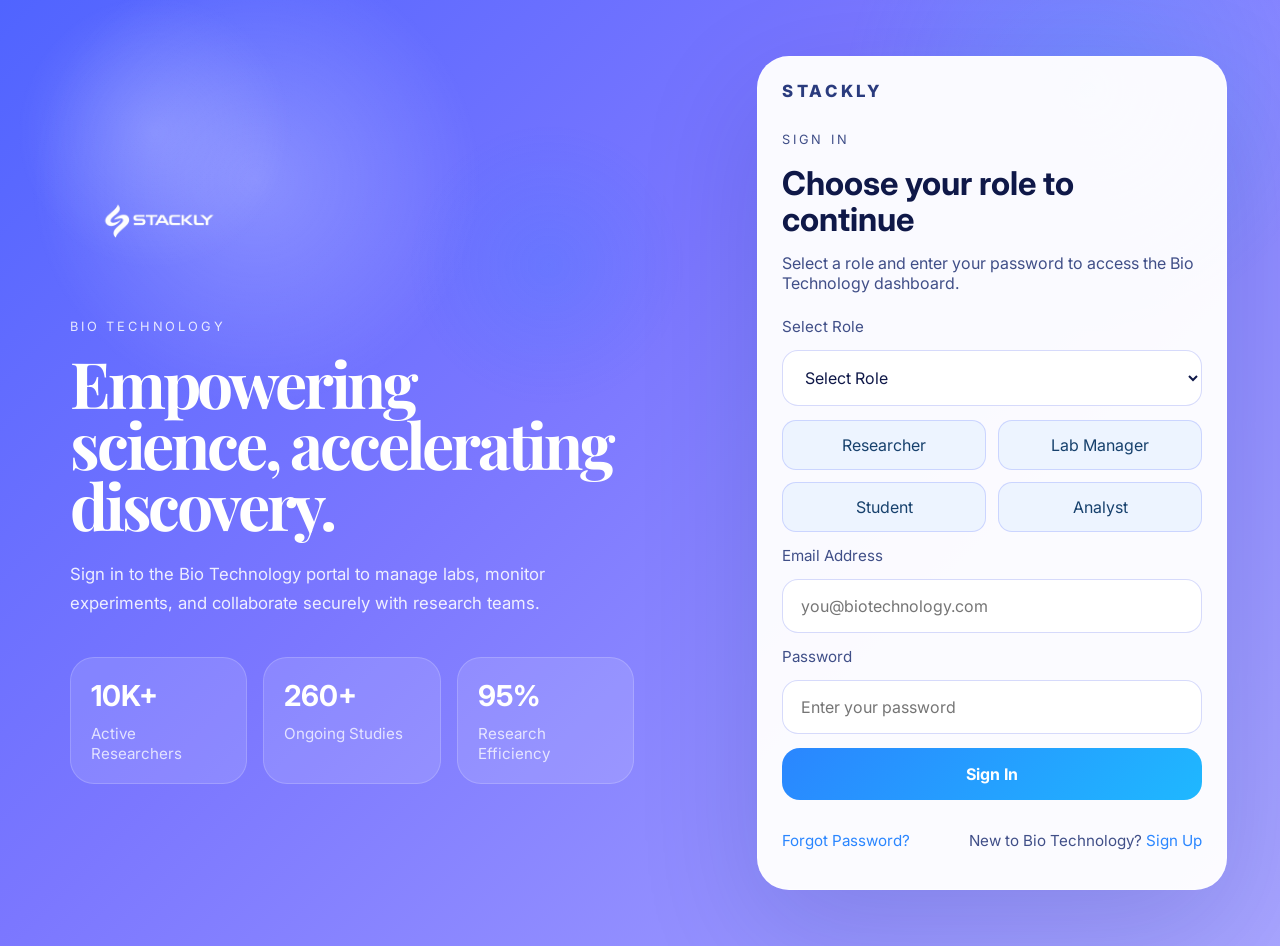
==== index.html @ 7b711302 "first commit" ====
<!DOCTYPE html>
<html lang="en">
  <head>
    <meta charset="UTF-8" />
    <meta name="viewport" content="width=device-width, initial-scale=1.0" />
    <title>Bio Technology | Sign In</title>
    <link rel="stylesheet" href="style.css" />
  </head>
  <body>
    <div class="page-shell">
      <section class="hero-side">
        <img src="logo.webp" alt="Bio Technology logo" class="hero-logo" />
        <div class="hero-copy">
          <span class="eyebrow">BIO TECHNOLOGY</span>
          <h1>Empowering science, accelerating discovery.</h1>
          <p>
            Sign in to the Bio Technology portal to manage labs, monitor
            experiments, and collaborate securely with research teams.
          </p>
          <div class="hero-stats">
            <div>
              <strong>10K+</strong>
              <span>Active Researchers</span>
            </div>
            <div>
              <strong>260+</strong>
              <span>Ongoing Studies</span>
            </div>
            <div>
              <strong>95%</strong>
              <span>Research Efficiency</span>
            </div>
          </div>
        </div>
        <div class="hero-image"></div>
      </section>

      <section class="auth-side">
        <div class="auth-card">
          <div class="auth-head">
            <div class="auth-brand">STACKLY</div>
            <p class="eyebrow">Sign In</p>
            <h2>Choose your role to continue</h2>
            <p>
              Select a role and enter your password to access the Bio Technology
              dashboard.
            </p>
          </div>

          <form id="signinForm">
            <label for="role">Select Role</label>
            <select id="role" name="role" required>
              <option value="">Select Role</option>
              <option value="Researcher">Researcher</option>
              <option value="Lab Manager">Lab Manager</option>
              <option value="Student">Student</option>
              <option value="Analyst">Analyst</option>
            </select>

            <div class="role-options">
              <button type="button" class="role-chip" data-role="Researcher">Researcher</button>
              <button type="button" class="role-chip" data-role="Lab Manager">Lab Manager</button>
              <button type="button" class="role-chip" data-role="Student">Student</button>
              <button type="button" class="role-chip" data-role="Analyst">Analyst</button>
            </div>

            <label for="email">Email Address</label>
            <input
              type="email"
              id="email"
              name="email"
              placeholder="you@biotechnology.com"
              required
            />

            <label for="password">Password</label>
            <input
              type="password"
              id="password"
              name="password"
              placeholder="Enter your password"
              required
            />

            <button type="submit" class="primary-btn">Sign In</button>
          </form>

          <div class="auth-footer">
            <a href="404.html">Forgot Password?</a>
            <p>
              New to Bio Technology? <a href="signup.html">Sign Up</a>
            </p>
          </div>
        </div>
      </section>
    </div>
    <script src="script.js"></script>
  </body>
</html>
---- style.css ----
@import url("https://fonts.googleapis.com/css2?family=Inter:wght@400;500;600;700;800&family=Playfair+Display:wght@600;700&display=swap");

:root {
  color-scheme: light;
  font-family: "Inter", system-ui, -apple-system, BlinkMacSystemFont, "Segoe UI", sans-serif;
  background: #f4f7ff;
  color: #0e1446;
  --surface: rgba(255, 255, 255, 0.92);
  --surface-soft: rgba(255, 255, 255, 0.75);
  --surface-strong: rgba(18, 34, 92, 0.92);
  --border: rgba(98, 106, 247, 0.18);
  --accent: #35c6ff;
  --accent-strong: #3a8dff;
  --muted: rgba(15, 23, 76, 0.72);
}

* {
  box-sizing: border-box;
}

html,
body {
  margin: 0;
  min-height: 100%;
}

body {
  background: linear-gradient(135deg, #5064ff 0%, #7b77ff 42%, #a8a5ff 100%);
  color: #0e1446;
  overflow-x: hidden;
}

body::before {
  content: "";
  position: fixed;
  inset: 0;
  background: radial-gradient(circle at 20% 20%, rgba(255, 255, 255, 0.24), transparent 18%),
    radial-gradient(circle at 85% 10%, rgba(53, 198, 255, 0.18), transparent 18%);
  pointer-events: none;
}

body,
button,
input,
select {
  font: inherit;
}

.page-shell,
.dashboard-shell {
  min-height: 100vh;
  display: grid;
  animation: fadeIn 0.9s ease both;
}

.page-shell {
  grid-template-columns: 1.1fr 0.9fr;
}

.hero-side,
.auth-side,
.dashboard-main,
.dashboard-sidebar {
  position: relative;
}

.hero-side {
  padding: 60px 70px;
  display: flex;
  flex-direction: column;
  justify-content: center;
  opacity: 0;
  animation: slideInLeft 1.1s ease-out 0.1s both;
}

.auth-side {
  padding: 24px 46px 32px;
  display: flex;
  align-items: flex-start;
  justify-content: center;
  opacity: 0;
  animation: slideInRight 1.1s ease-out 0.2s both;
}

.hero-copy {
  max-width: 600px;
  color: #ffffff;
}

.hero-logo {
  display: block;
  max-width: 180px;
  width: auto;
  margin-bottom: 32px;
}

.auth-logo,
.sidebar-logo {
  display: block;
  max-width: 120px;
  width: auto;
  margin-bottom: 24px;
}

.auth-logo {
  margin: 0 auto 24px;
}

.sidebar-logo {
  width: 52px;
  height: 52px;
  object-fit: contain;
  margin: 0;
}

.eyebrow {
  display: inline-block;
  margin-bottom: 18px;
  color: rgba(255, 255, 255, 0.84);
  letter-spacing: 0.22em;
  text-transform: uppercase;
  font-size: 0.8rem;
}

.hero-copy h1 {
  margin: 0;
  font-family: "Playfair Display", Georgia, serif;
  font-size: clamp(3.2rem, 5vw, 4.8rem);
  line-height: 0.96;
  letter-spacing: -0.05em;
}

.hero-copy p {
  max-width: 550px;
  margin: 24px 0 38px;
  color: rgba(255, 255, 255, 0.88);
  font-size: 1.05rem;
  line-height: 1.75;
}

.hero-stats {
  display: grid;
  grid-template-columns: repeat(3, minmax(0, 1fr));
  gap: 16px;
}

.hero-stats div {
  padding: 20px;
  border-radius: 24px;
  background: rgba(255, 255, 255, 0.12);
  border: 1px solid rgba(255, 255, 255, 0.18);
  color: #fff;
  transition: transform 0.3s ease, border-color 0.3s ease;
}

.hero-stats div:hover {
  transform: translateY(-4px);
  border-color: rgba(255, 255, 255, 0.28);
}

.hero-stats strong {
  display: block;
  font-size: 1.8rem;
  margin-bottom: 10px;
}

.hero-stats span {
  color: rgba(255, 255, 255, 0.76);
  font-size: 0.95rem;
}

.hero-image {
  position: absolute;
  inset: 0;
  background: radial-gradient(circle at 22% 14%, rgba(255, 255, 255, 0.18), transparent 14%),
    radial-gradient(circle at 78% 28%, rgba(32, 132, 255, 0.14), transparent 16%);
  pointer-events: none;
}

.auth-side {
  padding: 56px 46px;
  display: flex;
  align-items: center;
  justify-content: center;
}

.auth-card {
  width: min(100%, 470px);
  padding: 24px;
  border-radius: 32px;
  background: rgba(255, 255, 255, 0.96);
  border: 1px solid rgba(255, 255, 255, 0.55);
  box-shadow: 0 40px 120px rgba(12, 34, 110, 0.16);
  backdrop-filter: blur(18px);
}

.error-page,
.success-page {
  min-height: 100vh;
  display: grid;
  place-items: center;
  padding: 48px 24px;
}

.error-card,
.success-card {
  width: min(100%, 520px);
  padding: 42px;
  border-radius: 32px;
  background: rgba(255, 255, 255, 0.95);
  border: 1px solid rgba(255, 255, 255, 0.56);
  box-shadow: 0 38px 100px rgba(12, 34, 110, 0.16);
  text-align: center;
}

.error-card h1,
.success-card h1 {
  margin: 0;
  font-size: clamp(3rem, 5vw, 4.2rem);
  color: #0f1848;
}

.error-card p,
.success-card p {
  color: #404f88;
  margin: 20px auto 28px;
  max-width: 480px;
  line-height: 1.7;
}

.error-card .primary-btn,
.success-card .primary-btn {
  max-width: 240px;
  margin: 0 auto;
}

.auth-head h2 {
  margin: 0 0 12px;
  font-size: 2.05rem;
  line-height: 1.1;
  color: #0f1848;
}

.auth-brand {
  font-size: 1.05rem;
  font-weight: 800;
  letter-spacing: 0.22em;
  text-transform: uppercase;
  color: #2a3b7e;
  margin-bottom: 18px;
}

.auth-head p,
label,
.auth-footer p,
.auth-footer a,
.note {
  color: #404f88;
}

form {
  display: grid;
  gap: 14px;
  margin-top: 24px;
}

label {
  font-size: 0.95rem;
}

select,
input {
  width: 100%;
  padding: 16px 18px;
  border-radius: 16px;
  border: 1px solid rgba(84, 103, 238, 0.24);
  background: rgba(255, 255, 255, 0.98);
  color: #0f1848;
  outline: none;
  transition: border-color 0.25s ease, box-shadow 0.25s ease, transform 0.25s ease;
}

select:hover,
input:hover,
select:focus,
input:focus {
  border-color: rgba(53, 198, 255, 0.55);
  box-shadow: 0 0 0 6px rgba(53, 198, 255, 0.12);
}

.role-options {
  display: grid;
  grid-template-columns: repeat(2, minmax(0, 1fr));
  gap: 12px;
}

.role-chip {
  appearance: none;
  border: 1px solid rgba(80, 97, 255, 0.22);
  background: rgba(234, 242, 255, 0.78);
  color: #17416d;
  border-radius: 14px;
  padding: 14px 16px;
  cursor: pointer;
  transition: transform 0.2s ease, background 0.2s ease, border-color 0.2s ease;
}

.role-chip:hover,
.role-chip.active {
  transform: translateY(-2px);
  background: rgba(81, 131, 255, 0.18);
  border-color: rgba(53, 198, 255, 0.45);
}

.primary-btn {
  width: 100%;
  display: inline-flex;
  align-items: center;
  justify-content: center;
  gap: 10px;
  padding: 16px 18px;
  border: none;
  border-radius: 18px;
  background: linear-gradient(135deg, #2a86ff 0%, #1fb8ff 100%);
  color: #ffffff;
  font-weight: 700;
  font-size: 1rem;
  cursor: pointer;
  transition: transform 0.2s ease, box-shadow 0.2s ease;
}

.primary-btn:hover {
  transform: translateY(-2px);
  box-shadow: 0 18px 35px rgba(42, 134, 255, 0.28);
}

.auth-footer {
  margin-top: 16px;
  display: flex;
  justify-content: space-between;
  align-items: center;
  gap: 16px;
  font-size: 0.95rem;
}

.auth-footer a {
  color: #2a86ff;
  text-decoration: none;
}

.dashboard-shell {
  grid-template-columns: 280px 1fr;
}

.dashboard-sidebar {
  background: rgba(25, 39, 98, 0.96);
  border-right: 1px solid rgba(68, 124, 255, 0.22);
  padding: 36px 28px;
  display: flex;
  flex-direction: column;
  gap: 32px;
}

.logo-block {
  display: flex;
  align-items: center;
  gap: 16px;
  margin-bottom: 16px;
}

.logo-mark {
  width: 54px;
  height: 54px;
  border-radius: 18px;
  display: grid;
  place-items: center;
  background: linear-gradient(180deg, rgba(42, 134, 255, 0.24), rgba(34, 63, 180, 0.18));
  color: #d7e6ff;
  font-weight: 800;
  letter-spacing: 0.08em;
}

.sidebar-logo {
  width: 96px;
  height: 96px;
  border-radius: 22px;
  object-fit: contain;
}

.logo-block p {
  margin: 0;
  font-size: 1rem;
  font-weight: 700;
  color: #f5f8ff;
}

.logo-block span {
  font-size: 0.85rem;
  color: #9fb6f5;
}

.sidebar-nav {
  display: grid;
  gap: 14px;
}

.nav-item {
  display: block;
  padding: 16px 18px;
  border-radius: 18px;
  color: rgba(245, 248, 255, 0.88);
  text-decoration: none;
  transition: transform 0.2s ease, background 0.25s ease, color 0.25s ease;
}

.nav-item:hover,
.nav-item.active {
  background: rgba(42, 134, 255, 0.18);
  color: #ffffff;
  transform: translateX(4px);
}

.sidebar-footer {
  margin-top: auto;
}

.ghost-btn {
  width: 100%;
  padding: 16px 18px;
  border-radius: 18px;
  border: 1px solid rgba(42, 134, 255, 0.28);
  background: transparent;
  color: #d7e6ff;
  cursor: pointer;
}

.ghost-btn:hover {
  background: rgba(42, 134, 255, 0.14);
}

.dashboard-main {
  padding: 40px 44px;
  display: grid;
  gap: 32px;
}

.dashboard-topbar {
  display: flex;
  justify-content: space-between;
  gap: 28px;
  align-items: flex-start;
}

.dashboard-topbar h1 {
  margin: 10px 0 10px;
  font-size: clamp(2.2rem, 2.8vw, 3.4rem);
  color: #071540;
}

.subtext {
  margin: 0;
  color: #0f1848;
}

.topbar-status {
  align-self: center;
  padding: 18px 24px;
  border-radius: 22px;
  background: rgba(255, 255, 255, 0.92);
  border: 1px solid rgba(42, 134, 255, 0.16);
  text-align: right;
  display: flex;
  align-items: center;
  gap: 16px;
}

.profile-chip {
  display: flex;
  align-items: center;
  gap: 12px;
}

.profile-avatar {
  width: 48px;
  height: 48px;
  border-radius: 50%;
  display: grid;
  place-items: center;
  background: linear-gradient(180deg, #2a86ff, #1fb8ff);
  color: #ffffff;
  font-weight: 800;
  letter-spacing: 0.08em;
}

.topbar-status p {
  margin: 0 0 6px;
  color: #1b2e6f;
  font-weight: 700;
}

.topbar-status span {
  color: #5f6cb8;
  font-size: 0.92rem;
}

.hero-banner {
  display: flex;
  align-items: center;
  justify-content: space-between;
  gap: 24px;
  padding: 30px 32px;
  border-radius: 30px;
  background: rgba(255, 255, 255, 0.94);
  border: 1px solid rgba(42, 134, 255, 0.16);
}

.hero-banner h2 {
  margin: 12px 0 0;
  font-size: 1.8rem;
  color: #09123f;
}

.status-badge {
  display: inline-flex;
  align-items: center;
  gap: 10px;
  padding: 14px 20px;
  border-radius: 999px;
  background: rgba(53, 198, 255, 0.16);
  color: #1b4b7b;
  font-weight: 700;
}

.summary-grid,
.dashboard-grid,
.details-section {
  display: grid;
  gap: 20px;
}

.summary-grid {
  grid-template-columns: repeat(4, minmax(0, 1fr));
}

.summary-card,
.activity-card,
.graph-card,
.tasks-card {
  padding: 28px;
  border-radius: 30px;
  background: rgba(255, 255, 255, 0.96);
  border: 1px solid rgba(42, 134, 255, 0.14);
  box-shadow: 0 24px 60px rgba(12, 34, 110, 0.12);
  transition: transform 0.3s ease, border-color 0.3s ease, background 0.3s ease;
}

.summary-card:hover,
.activity-card:hover,
.graph-card:hover,
.tasks-card:hover {
  transform: translateY(-6px);
  border-color: rgba(42, 134, 255, 0.24);
  background: rgba(255, 255, 255, 0.98);
}

.summary-card strong,
.metric-row strong {
  display: block;
  margin-top: 20px;
  font-size: 2.2rem;
  color: #08245e;
}

.card-top {
  display: flex;
  justify-content: space-between;
  gap: 12px;
  align-items: center;
}

.card-top p {
  margin: 0;
  color: #6b79b7;
}

.highlight-card {
  background: linear-gradient(180deg, rgba(53, 198, 255, 0.14), rgba(57, 96, 217, 0.18));
  border-color: rgba(42, 134, 255, 0.22);
}

.activity-card h3,
.graph-card h3,
.tasks-card h3 {
  margin: 0 0 16px;
  color: #162d71;
}

.activity-card ul,
.tasks-card ul {
  margin: 0;
  padding: 0;
  list-style: none;
  display: grid;
  gap: 12px;
}

.activity-card li,
.tasks-card li {
  padding: 14px 16px;
  border-radius: 18px;
  background: rgba(249, 250, 255, 0.82);
  border: 1px solid rgba(42, 134, 255, 0.1);
  color: #2b3a68;
}

.metric-row {
  display: grid;
  grid-template-columns: repeat(2, minmax(0, 1fr));
  gap: 16px;
  margin-top: 22px;
}

.metric-row div {
  padding: 18px;
  border-radius: 22px;
  background: rgba(245, 247, 255, 0.88);
}

.graph-placeholder {
  min-height: 260px;
  border-radius: 24px;
  background: linear-gradient(135deg, rgba(80, 112, 247, 0.12), rgba(255, 255, 255, 0.96));
  display: grid;
  place-items: center;
  color: #5b68b5;
  letter-spacing: 0.08em;
  text-transform: uppercase;
}

.details-section {
  grid-template-columns: 1.5fr 1fr;
}

@media (max-width: 1180px) {
  .page-shell,
  .dashboard-shell {
    grid-template-columns: 1fr;
  }

  .hero-side,
  .auth-side,
  .dashboard-main {
    padding: 40px 24px;
  }

  .dashboard-sidebar {
    grid-template-columns: 1fr;
    padding: 28px 24px;
  }

  .dashboard-topbar {
    flex-direction: column;
    align-items: flex-start;
  }

  .summary-grid {
    grid-template-columns: 1fr 1fr;
  }

  .details-section {
    grid-template-columns: 1fr;
  }
}

@media (max-width: 760px) {
  .hero-side,
  .auth-side,
  .dashboard-sidebar,
  .dashboard-main {
    padding: 24px 18px;
  }

  .hero-stats,
  .summary-grid {
    grid-template-columns: 1fr;
  }

  .role-options {
    grid-template-columns: 1fr;
  }

  .topbar-status {
    width: 100%;
  }
}

@keyframes fadeIn {
  from {
    opacity: 0;
    transform: translateY(14px);
  }
  to {
    opacity: 1;
    transform: translateY(0);
  }
}

@keyframes slideIn {
  from {
    opacity: 0;
    transform: translateY(24px);
  }
  to {
    opacity: 1;
    transform: translateY(0);
  }
}

@keyframes slideInLeft {
  from {
    opacity: 0;
    transform: translateX(-80px);
  }
  to {
    opacity: 1;
    transform: translateX(0);
  }
}

@keyframes slideInRight {
  from {
    opacity: 0;
    transform: translateX(80px);
  }
  to {
    opacity: 1;
    transform: translateX(0);
  }
}
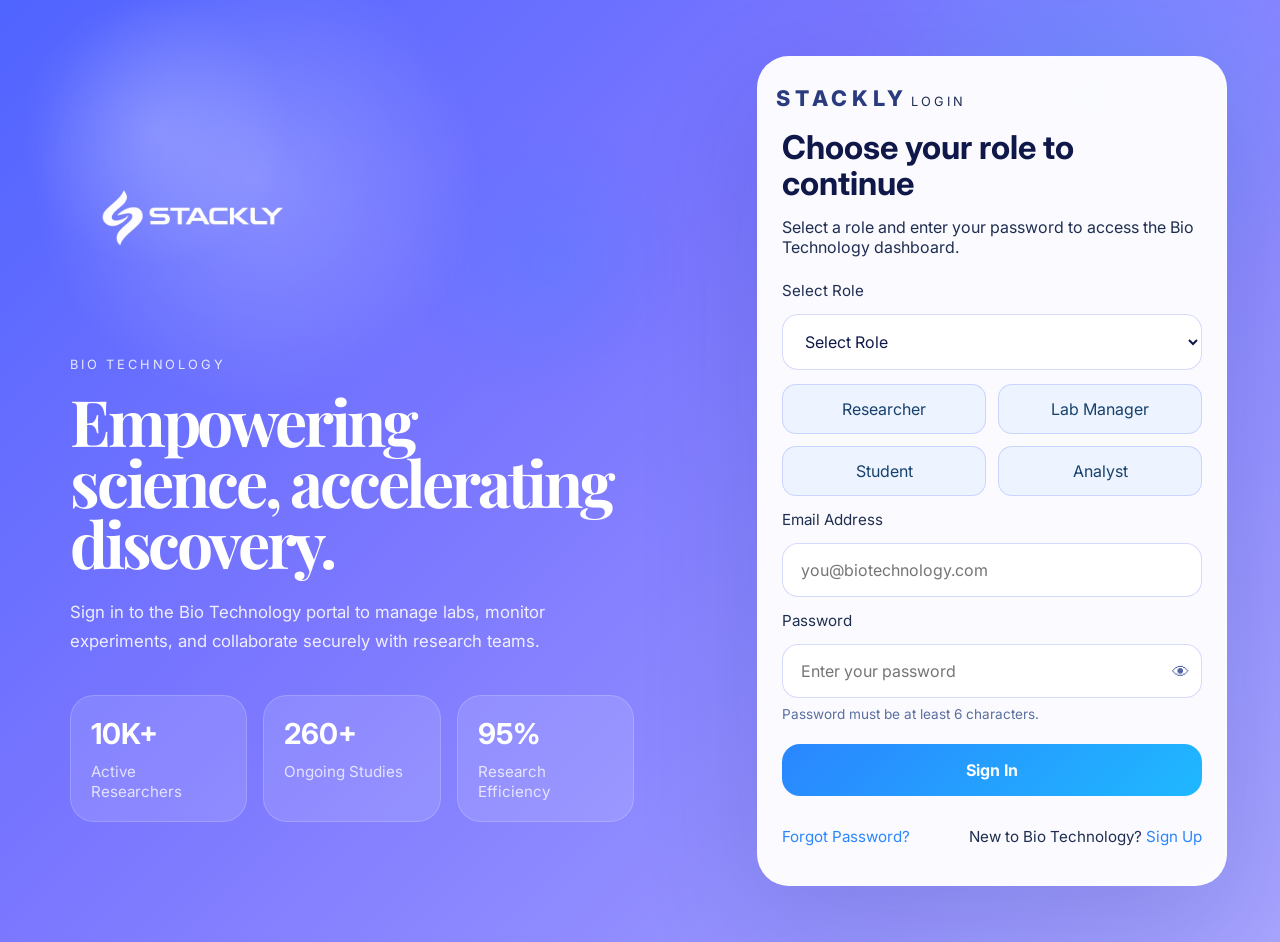
==== commit ae0fabfd: "bugs" ====
--- a/index.html
+++ b/index.html
@@ -39,7 +39,7 @@
         <div class="auth-card">
           <div class="auth-head">
             <div class="auth-brand">STACKLY</div>
-            <p class="eyebrow">Sign In</p>
+            <p class="eyebrow">Login </p>
             <h2>Choose your role to continue</h2>
             <p>
               Select a role and enter your password to access the Bio Technology
@@ -70,17 +70,23 @@
               id="email"
               name="email"
               placeholder="you@biotechnology.com"
+              autocomplete="email"
               required
             />
 
             <label for="password">Password</label>
-            <input
-              type="password"
-              id="password"
-              name="password"
-              placeholder="Enter your password"
-              required
-            />
+            <div class="password-field">
+              <input
+                type="password"
+                id="password"
+                name="password"
+                placeholder="Enter your password"
+                minlength="6"
+                required
+              />
+              <button type="button" class="password-toggle" aria-label="Show password">👁</button>
+            </div>
+            <p class="field-note">Password must be at least 6 characters.</p>
 
             <button type="submit" class="primary-btn">Sign In</button>
           </form>
--- a/style.css
+++ b/style.css
@@ -30,6 +30,23 @@
   overflow-x: hidden;
 }
 
+/* Global overflow guard: prevent any horizontal scroll caused by wide elements */
+html,
+body,
+.page-shell {
+  overflow-x: hidden;
+  max-width: 100vw;
+}
+
+/* Allow main containers to shrink below their contents to avoid forcing overflow */
+.hero-side,
+.auth-side,
+.dashboard-main,
+.dashboard-sidebar,
+.auth-card {
+  min-width: 0;
+}
+
 body::before {
   content: "";
   position: fixed;
@@ -89,9 +106,11 @@
 
 .hero-logo {
   display: block;
-  max-width: 180px;
+  max-width: 300px;
   width: auto;
   margin-bottom: 32px;
+  margin-left: -18px;
+  transform: translateX(-8px);
 }
 
 .auth-logo,
@@ -192,6 +211,7 @@
   border: 1px solid rgba(255, 255, 255, 0.55);
   box-shadow: 0 40px 120px rgba(12, 34, 110, 0.16);
   backdrop-filter: blur(18px);
+  color: #1f2e50;
 }
 
 .error-page,
@@ -242,12 +262,26 @@
 }
 
 .auth-brand {
-  font-size: 1.05rem;
+  font-size: 1.35rem;
   font-weight: 800;
   letter-spacing: 0.22em;
   text-transform: uppercase;
   color: #2a3b7e;
   margin-bottom: 18px;
+  margin-left: -6px;
+  display: inline-block;
+  animation: logoFloat 3s ease-in-out infinite;
+}
+
+@keyframes logoFloat {
+  0%, 100% {
+    transform: translateX(0) scale(1);
+    color: #2a3b7e;
+  }
+  50% {
+    transform: translateX(-4px) scale(1.02);
+    color: #1f2e50;
+  }
 }
 
 .auth-head p,
@@ -255,7 +289,7 @@
 .auth-footer p,
 .auth-footer a,
 .note {
-  color: #404f88;
+  color: #1f2e50;
 }
 
 form {
@@ -278,6 +312,37 @@
   color: #0f1848;
   outline: none;
   transition: border-color 0.25s ease, box-shadow 0.25s ease, transform 0.25s ease;
+}
+
+.password-field {
+  position: relative;
+}
+
+.password-field input {
+  padding-right: 3.75rem;
+}
+
+.password-toggle {
+  position: absolute;
+  top: 50%;
+  right: 0.75rem;
+  transform: translateY(-50%);
+  border: none;
+  background: transparent;
+  color: #4f64a8;
+  font-size: 1.1rem;
+  cursor: pointer;
+  padding: 0;
+}
+
+.password-toggle:hover {
+  color: #2a86ff;
+}
+
+.field-note {
+  margin: -6px 0 8px;
+  font-size: 0.85rem;
+  color: #5a6f9f;
 }
 
 select:hover,
@@ -349,7 +414,9 @@
 }
 
 .dashboard-shell {
-  grid-template-columns: 280px 1fr;
+  grid-template-columns: 320px 1fr;
+  width: 100%;
+  max-width: 100%;
 }
 
 .dashboard-sidebar {
@@ -359,44 +426,75 @@
   display: flex;
   flex-direction: column;
   gap: 32px;
+  min-width: 0;
 }
 
 .logo-block {
   display: flex;
   align-items: center;
   gap: 16px;
-  margin-bottom: 16px;
-}
-
-.logo-mark {
-  width: 54px;
-  height: 54px;
-  border-radius: 18px;
-  display: grid;
-  place-items: center;
-  background: linear-gradient(180deg, rgba(42, 134, 255, 0.24), rgba(34, 63, 180, 0.18));
-  color: #d7e6ff;
-  font-weight: 800;
-  letter-spacing: 0.08em;
+  margin-bottom: 20px;
+  animation: brandEntrance 0.9s ease-out both;
+}
+
+.brand-copy {
+  display: flex;
+  flex-direction: column;
+  justify-content: center;
+  min-width: 0;
+}
+
+.brand-title,
+.brand-subtitle {
+  margin: 0;
+  color: #ffffff;
+}
+
+.brand-title {
+  font-size: 0.92rem;
+  font-weight: 700;
+  letter-spacing: 0.12em;
+  text-transform: uppercase;
+}
+
+.brand-subtitle {
+  margin-top: 4px;
+  font-size: 0.72rem;
+  letter-spacing: 0.14em;
+  opacity: 0.85;
+  text-transform: uppercase;
+}
+
+.logo-block div {
+  display: flex;
+  flex-direction: column;
+  justify-content: center;
+}
+
+.logo-block p,
+.logo-block span {
+  margin: 0;
+  color: #ffffff;
 }
 
 .sidebar-logo {
-  width: 96px;
-  height: 96px;
-  border-radius: 22px;
+  width: 150px;
+  height: 150px;
+  min-width: 150px;
+  border-radius: 24px;
   object-fit: contain;
-}
-
-.logo-block p {
-  margin: 0;
-  font-size: 1rem;
-  font-weight: 700;
-  color: #f5f8ff;
-}
-
-.logo-block span {
-  font-size: 0.85rem;
-  color: #9fb6f5;
+  margin: 0;
+}
+
+@keyframes brandEntrance {
+  from {
+    opacity: 0;
+    transform: translateY(-12px) scale(0.98);
+  }
+  to {
+    opacity: 1;
+    transform: translateY(0) scale(1);
+  }
 }
 
 .sidebar-nav {
@@ -430,18 +528,20 @@
   border-radius: 18px;
   border: 1px solid rgba(42, 134, 255, 0.28);
   background: transparent;
-  color: #d7e6ff;
+  color: #ff4b4b;
+  text-decoration: none;
   cursor: pointer;
 }
 
 .ghost-btn:hover {
-  background: rgba(42, 134, 255, 0.14);
+  background: rgba(255, 75, 75, 0.08);
 }
 
 .dashboard-main {
   padding: 40px 44px;
   display: grid;
   gap: 32px;
+  min-width: 0;
 }
 
 .dashboard-topbar {
@@ -505,7 +605,8 @@
 
 .hero-banner {
   display: flex;
-  align-items: center;
+  flex-wrap: wrap;
+  align-items: flex-start;
   justify-content: space-between;
   gap: 24px;
   padding: 30px 32px;
@@ -514,10 +615,47 @@
   border: 1px solid rgba(42, 134, 255, 0.16);
 }
 
+.hero-banner > div,
+.hero-banner .status-badge {
+  min-width: 0;
+}
+
+.status-badge {
+  white-space: nowrap;
+}
+
+.dashboard-main .hero-banner .eyebrow {
+  color: #0b1325;
+}
+
 .hero-banner h2 {
   margin: 12px 0 0;
   font-size: 1.8rem;
   color: #09123f;
+}
+
+.tasks-card ul {
+  list-style: none;
+  margin: 0;
+  padding: 0;
+  display: grid;
+  gap: 10px;
+}
+
+.tasks-card ul li {
+  padding: 14px 16px;
+  border-radius: 16px;
+  background: rgba(234, 242, 255, 0.9);
+  border: 1px solid rgba(42, 134, 255, 0.12);
+  color: #0e1446;
+  transition: transform 0.2s ease, background 0.2s ease, border-color 0.2s ease;
+  cursor: pointer;
+}
+
+.tasks-card ul li:hover {
+  background: rgba(42, 134, 255, 0.14);
+  border-color: rgba(42, 134, 255, 0.28);
+  transform: translateX(4px);
 }
 
 .status-badge {
@@ -670,6 +808,10 @@
   .details-section {
     grid-template-columns: 1fr;
   }
+
+  .hero-banner {
+    align-items: flex-start;
+  }
 }
 
 @media (max-width: 760px) {
@@ -680,6 +822,34 @@
     padding: 24px 18px;
   }
 
+  .dashboard-sidebar {
+    padding: 24px 18px;
+  }
+
+  .logo-block {
+    gap: 12px;
+    align-items: flex-start;
+    flex-wrap: wrap;
+  }
+
+  .logo-block .brand-copy {
+    min-width: 0;
+    width: calc(100% - 110px);
+  }
+
+  .brand-title {
+    font-size: 0.88rem;
+  }
+
+  .brand-subtitle {
+    font-size: 0.7rem;
+  }
+
+  .sidebar-logo {
+    width: 110px;
+    height: 110px;
+  }
+
   .hero-stats,
   .summary-grid {
     grid-template-columns: 1fr;
@@ -691,6 +861,15 @@
 
   .topbar-status {
     width: 100%;
+  }
+
+  .hero-banner {
+    padding: 24px 20px;
+    gap: 18px;
+  }
+
+  .hero-banner h2 {
+    font-size: 1.5rem;
   }
 }
 
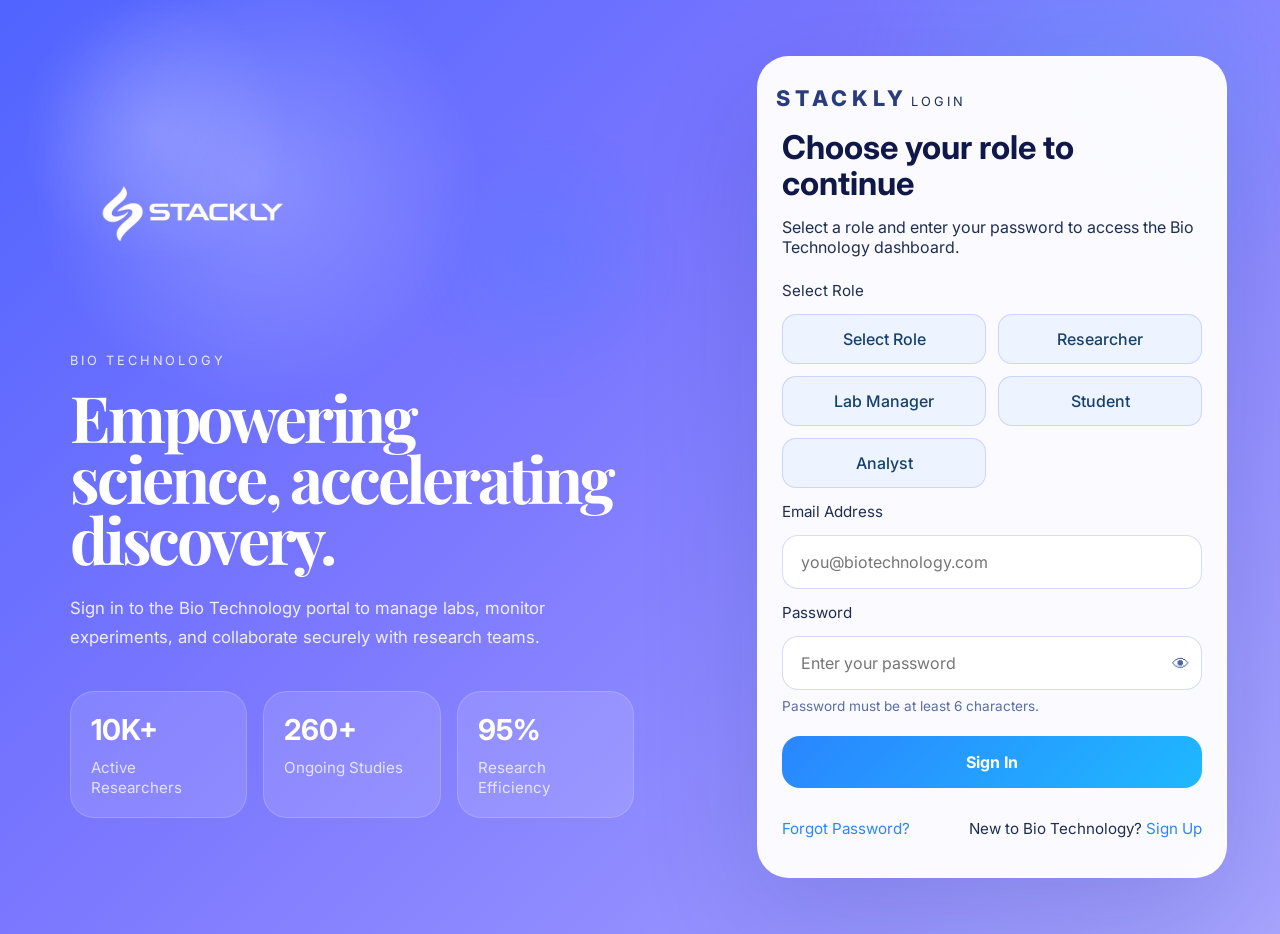
==== commit 7371bc87: "bugs" ====
--- a/index.html
+++ b/index.html
@@ -49,19 +49,12 @@
 
           <form id="signinForm">
             <label for="role">Select Role</label>
-            <select id="role" name="role" required>
-              <option value="">Select Role</option>
-              <option value="Researcher">Researcher</option>
-              <option value="Lab Manager">Lab Manager</option>
-              <option value="Student">Student</option>
-              <option value="Analyst">Analyst</option>
-            </select>
-
-            <div class="role-options">
-              <button type="button" class="role-chip" data-role="Researcher">Researcher</button>
-              <button type="button" class="role-chip" data-role="Lab Manager">Lab Manager</button>
-              <button type="button" class="role-chip" data-role="Student">Student</button>
-              <button type="button" class="role-chip" data-role="Analyst">Analyst</button>
+            <div id="role" class="role-selector" name="role" required>
+              <span class="role-option" data-value="">Select Role</span>
+              <span class="role-option" data-value="Researcher">Researcher</span>
+              <span class="role-option" data-value="Lab Manager">Lab Manager</span>
+              <span class="role-option" data-value="Student">Student</span>
+              <span class="role-option" data-value="Analyst">Analyst</span>
             </div>
 
             <label for="email">Email Address</label>
--- a/style.css
+++ b/style.css
@@ -22,6 +22,7 @@
 body {
   margin: 0;
   min-height: 100%;
+  scroll-behavior: smooth;
 }
 
 body {
@@ -351,6 +352,39 @@
 input:focus {
   border-color: rgba(53, 198, 255, 0.55);
   box-shadow: 0 0 0 6px rgba(53, 198, 255, 0.12);
+}
+
+.role-selector {
+  display: grid;
+  grid-template-columns: repeat(2, minmax(0, 1fr));
+  gap: 12px;
+  width: 100%;
+}
+
+.role-option {
+  display: inline-flex;
+  align-items: center;
+  justify-content: center;
+  border: 1px solid rgba(80, 97, 255, 0.22);
+  background: rgba(234, 242, 255, 0.78);
+  color: #17416d;
+  border-radius: 14px;
+  padding: 14px 16px;
+  cursor: pointer;
+  transition: transform 0.2s ease, background 0.2s ease, border-color 0.2s ease;
+  user-select: none;
+  font-weight: 500;
+  white-space: nowrap;
+  overflow: hidden;
+  text-overflow: ellipsis;
+}
+
+.role-option:hover,
+.role-option.active {
+  transform: translateY(-2px);
+  background: rgba(81, 131, 255, 0.18);
+  border-color: rgba(53, 198, 255, 0.45);
+  color: #0f5fa8;
 }
 
 .role-options {
@@ -413,6 +447,101 @@
   text-decoration: none;
 }
 
+.auth-footer-text {
+  color: #000000;
+  font-size: 0.95rem;
+}
+
+.auth-footer-text a {
+  color: #2a86ff;
+  text-decoration: none;
+}
+
+/* Success Modal Styles */
+.modal-overlay {
+  display: none;
+  position: fixed;
+  top: 0;
+  left: 0;
+  right: 0;
+  bottom: 0;
+  background: rgba(0, 0, 0, 0.5);
+  backdrop-filter: blur(4px);
+  z-index: 1000;
+  align-items: center;
+  justify-content: center;
+}
+
+.modal-overlay.active {
+  display: flex;
+}
+
+.modal-content {
+  background: rgba(255, 255, 255, 0.98);
+  border-radius: 32px;
+  padding: 48px 40px;
+  text-align: center;
+  max-width: 420px;
+  width: 90%;
+  box-shadow: 0 40px 120px rgba(12, 34, 110, 0.2);
+  border: 1px solid rgba(255, 255, 255, 0.6);
+  animation: modalSlideIn 0.4s ease-out;
+}
+
+.modal-header {
+  margin-bottom: 24px;
+}
+
+.modal-icon {
+  display: inline-flex;
+  align-items: center;
+  justify-content: center;
+  width: 80px;
+  height: 80px;
+  background: linear-gradient(135deg, #4caf50 0%, #45a049 100%);
+  border-radius: 50%;
+  font-size: 2.5rem;
+  color: white;
+  animation: iconScale 0.5s cubic-bezier(0.175, 0.885, 0.32, 1.275);
+}
+
+.modal-content h2 {
+  margin: 0 0 12px;
+  font-size: 1.8rem;
+  color: #0f1848;
+}
+
+.modal-content p {
+  margin: 0 0 32px;
+  color: #404f88;
+  font-size: 0.95rem;
+  line-height: 1.6;
+}
+
+.modal-content .primary-btn {
+  min-width: 180px;
+}
+
+@keyframes modalSlideIn {
+  from {
+    opacity: 0;
+    transform: scale(0.9) translateY(-20px);
+  }
+  to {
+    opacity: 1;
+    transform: scale(1) translateY(0);
+  }
+}
+
+@keyframes iconScale {
+  0% {
+    transform: scale(0) rotate(-180deg);
+  }
+  100% {
+    transform: scale(1) rotate(0deg);
+  }
+}
+
 .dashboard-shell {
   grid-template-columns: 320px 1fr;
   width: 100%;
@@ -526,15 +655,17 @@
   width: 100%;
   padding: 16px 18px;
   border-radius: 18px;
-  border: 1px solid rgba(42, 134, 255, 0.28);
+  border: 1px solid rgba(255, 255, 255, 0.28);
   background: transparent;
-  color: #ff4b4b;
+  color: #ffffff;
   text-decoration: none;
   cursor: pointer;
+  font-weight: 500;
 }
 
 .ghost-btn:hover {
-  background: rgba(255, 75, 75, 0.08);
+  background: rgba(255, 255, 255, 0.1);
+  border-color: rgba(255, 255, 255, 0.4);
 }
 
 .dashboard-main {
@@ -855,8 +986,15 @@
     grid-template-columns: 1fr;
   }
 
+  .role-selector,
   .role-options {
     grid-template-columns: 1fr;
+  }
+
+  .role-option,
+  .role-chip {
+    padding: 12px 14px;
+    font-size: 0.95rem;
   }
 
   .topbar-status {
